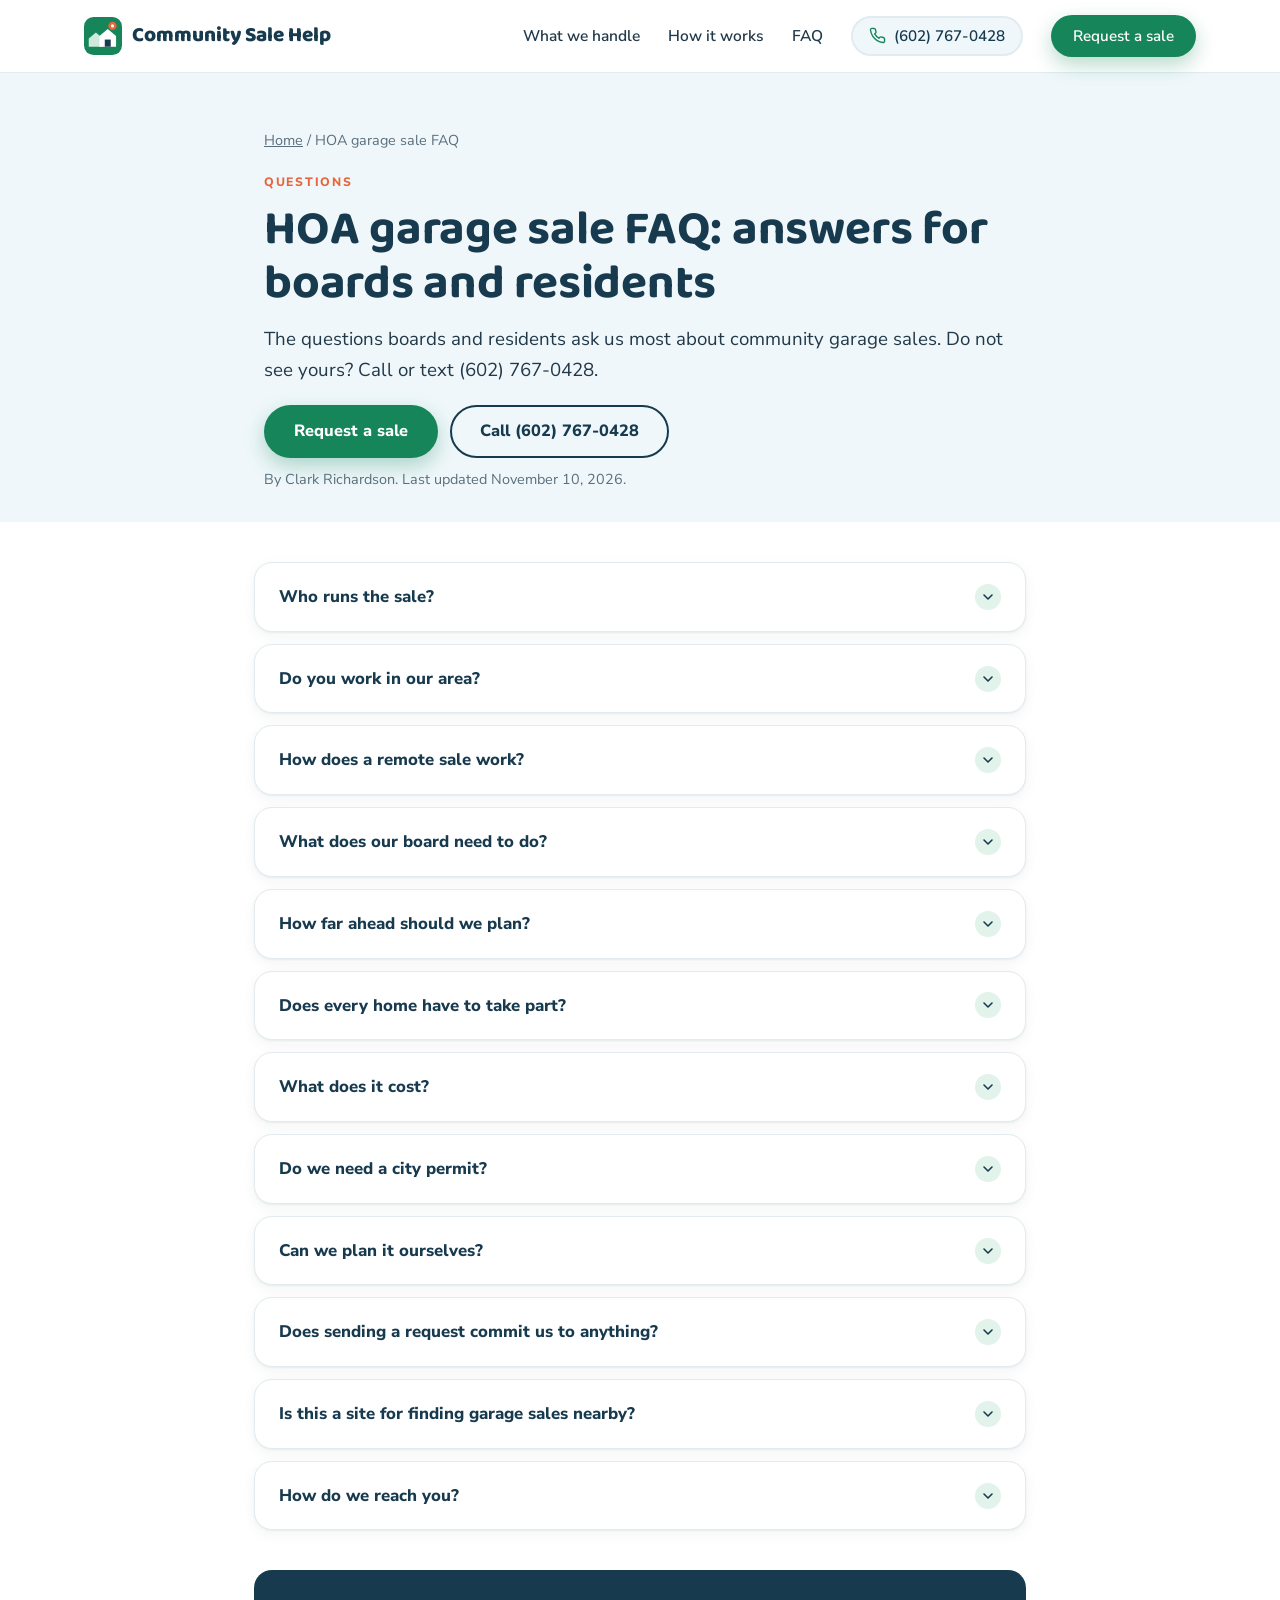
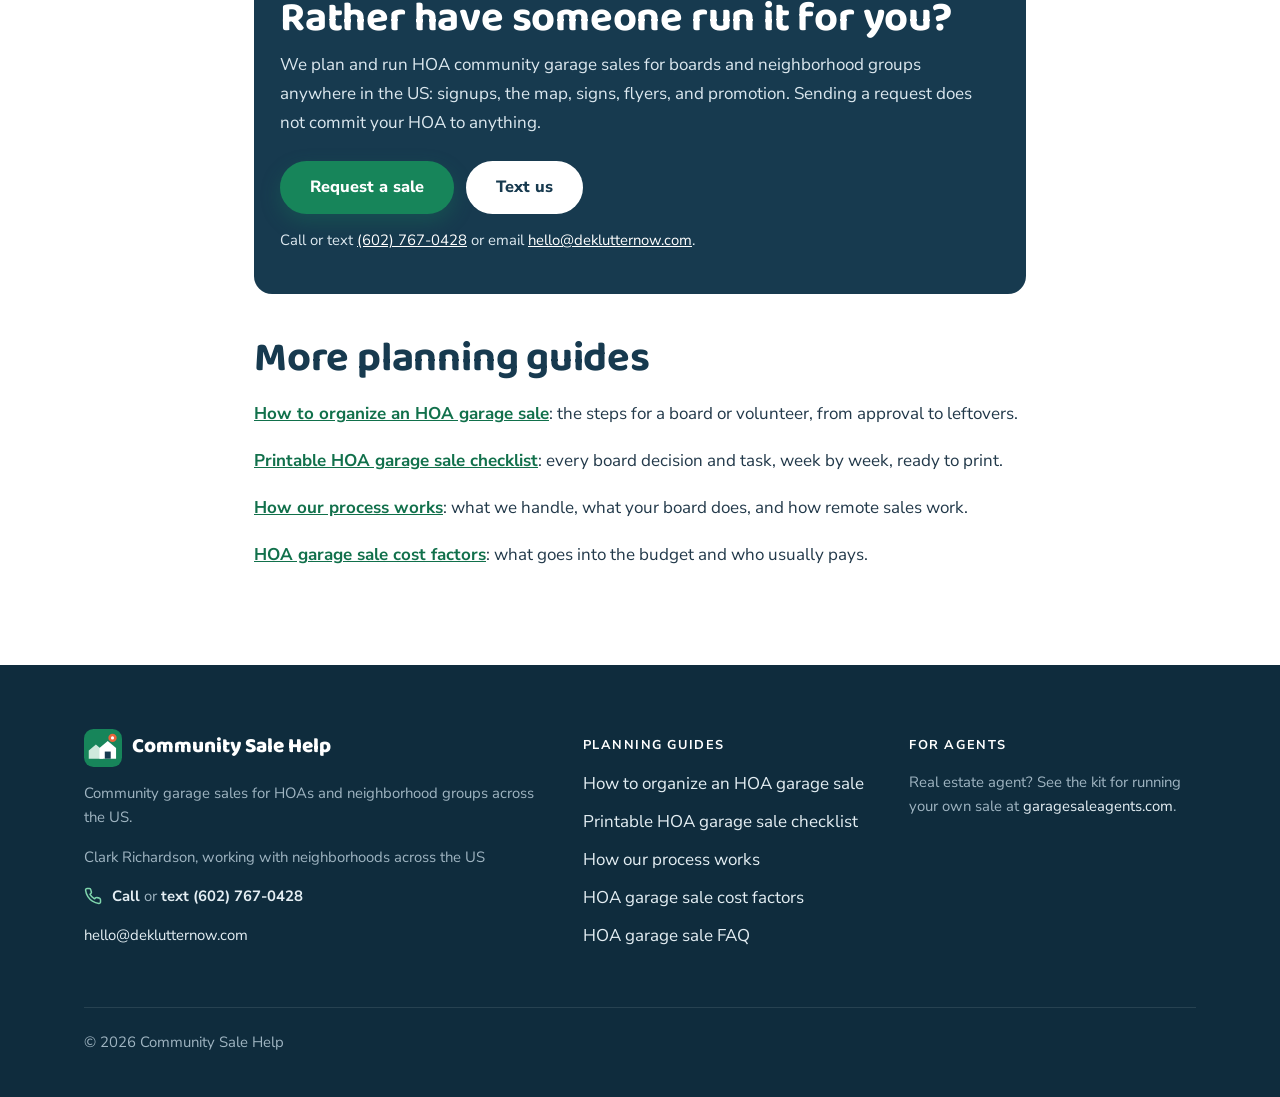
==== faq/index.html @ c7bc7e74 "Add 5 SEO guide pages, planning guides section and footer links, update sitemap and llms.txt" ====
<!doctype html>
<html lang="en">
<head>
<meta charset="utf-8">
<meta name="viewport" content="width=device-width, initial-scale=1">
<title>HOA Garage Sale FAQ: Answers for Boards and Residents</title>
<meta name="description" content="HOA garage sale FAQ: who runs the sale, how remote sales work, what your board does, planning time, cost, permits, and how to request a sale.">
<meta name="robots" content="index,follow">
<meta name="theme-color" content="#173a4f">
<link rel="preload" href="/fonts/baloo2.woff2" as="font" type="font/woff2" crossorigin>
<link rel="preload" href="/fonts/nunitosans.woff2" as="font" type="font/woff2" crossorigin>
<link rel="stylesheet" href="/styles.css">
<link rel="stylesheet" href="/article.css">
<link rel="icon" href="/assets/mark-hoa.svg" type="image/svg+xml">
<link rel="icon" href="/assets/favicon.png" type="image/png" sizes="48x48">
<link rel="canonical" href="https://communitysalehelp.com/faq/">
<meta property="og:type" content="article">
<meta property="og:site_name" content="Community Sale Help">
<meta property="og:title" content="HOA Garage Sale FAQ: Answers for Boards and Residents">
<meta property="og:description" content="HOA garage sale FAQ: who runs the sale, how remote sales work, what your board does, planning time, cost, permits, and how to request a sale.">
<meta property="og:url" content="https://communitysalehelp.com/faq/">
<meta property="og:image" content="https://communitysalehelp.com/assets/og.png">
<meta property="og:image:width" content="1200">
<meta property="og:image:height" content="630">
<meta property="og:image:alt" content="Illustration of a neighborhood street with open garages and sale tables">
<meta name="twitter:card" content="summary_large_image">
<script type="application/ld+json">
{
  "@context": "https://schema.org",
  "@graph": [
    {
      "@type": "Organization",
      "@id": "https://communitysalehelp.com/#org",
      "name": "Community Sale Help",
      "url": "https://communitysalehelp.com/",
      "logo": "https://communitysalehelp.com/assets/logo.png",
      "telephone": "+1 602 767 0428",
      "email": "hello@deklutternow.com"
    },
    {
      "@type": "BreadcrumbList",
      "itemListElement": [
        {
          "@type": "ListItem",
          "position": 1,
          "name": "Home",
          "item": "https://communitysalehelp.com/"
        },
        {
          "@type": "ListItem",
          "position": 2,
          "name": "HOA garage sale FAQ",
          "item": "https://communitysalehelp.com/faq/"
        }
      ]
    },
    {
      "@type": "FAQPage",
      "mainEntity": [
        {
          "@type": "Question",
          "name": "Who runs the sale?",
          "acceptedAnswer": {
            "@type": "Answer",
            "text": "We do. We coordinate everything remotely, a local partner helps on the ground, and you deal with us directly."
          }
        },
        {
          "@type": "Question",
          "name": "Do you work in our area?",
          "acceptedAnswer": {
            "@type": "Answer",
            "text": "We work with neighborhoods anywhere in the US. Planning happens by phone, text, and email, and a local partner helps on the ground. Send a request and tell us where you are."
          }
        },
        {
          "@type": "Question",
          "name": "How does a remote sale work?",
          "acceptedAnswer": {
            "@type": "Answer",
            "text": "Planning, signups, the map, flyers, and promotion happen remotely. A local partner handles signs and other legwork on the ground. See how our process works."
          }
        },
        {
          "@type": "Question",
          "name": "What does our board need to do?",
          "acceptedAnswer": {
            "@type": "Answer",
            "text": "Pick a date, give the go ahead, and help get the word to residents through your usual channels if you can."
          }
        },
        {
          "@type": "Question",
          "name": "How far ahead should we plan?",
          "acceptedAnswer": {
            "@type": "Answer",
            "text": "About 8 weeks before the sale date."
          }
        },
        {
          "@type": "Question",
          "name": "Does every home have to take part?",
          "acceptedAnswer": {
            "@type": "Answer",
            "text": "No. Signing up is up to each household. Only the homes that sign up go on the map."
          }
        },
        {
          "@type": "Question",
          "name": "What does it cost?",
          "acceptedAnswer": {
            "@type": "Answer",
            "text": "It depends on your community and what you need. Send a request and we will send you a quote. Our guide to HOA garage sale cost factors explains what goes into the budget."
          }
        },
        {
          "@type": "Question",
          "name": "Do we need a city permit?",
          "acceptedAnswer": {
            "@type": "Answer",
            "text": "It depends on your city or county. Some require a permit for each home and some require nothing. We check your local rules as part of planning, and your board should check your governing documents too."
          }
        },
        {
          "@type": "Question",
          "name": "Can we plan it ourselves?",
          "acceptedAnswer": {
            "@type": "Answer",
            "text": "Yes. Our guide on how to organize an HOA garage sale and our printable checklist walk through it."
          }
        },
        {
          "@type": "Question",
          "name": "Does sending a request commit us to anything?",
          "acceptedAnswer": {
            "@type": "Answer",
            "text": "No. A request just starts the conversation."
          }
        },
        {
          "@type": "Question",
          "name": "Is this a site for finding garage sales nearby?",
          "acceptedAnswer": {
            "@type": "Answer",
            "text": "No. This is for HOAs and neighborhood groups who want a community sale organized for them."
          }
        },
        {
          "@type": "Question",
          "name": "How do we reach you?",
          "acceptedAnswer": {
            "@type": "Answer",
            "text": "Call or text (602) 767-0428, email hello@deklutternow.com, or use the request form on our home page."
          }
        }
      ]
    }
  ]
}
</script>
</head>
<body class="theme-hoa">
<svg width="0" height="0" style="position:absolute" aria-hidden="true">
  <defs>
    <symbol id="i-check" viewBox="0 0 24 24"><path d="M20 6 9 17l-5-5"/></symbol>
    <symbol id="i-arrow" viewBox="0 0 24 24"><path d="M5 12h14M13 6l6 6-6 6"/></symbol>
    <symbol id="i-pin" viewBox="0 0 24 24"><path d="M20 10c0 6-8 12-8 12s-8-6-8-12a8 8 0 0 1 16 0Z"/><circle cx="12" cy="10" r="3"/></symbol>
    <symbol id="i-calendar" viewBox="0 0 24 24"><rect x="3" y="4" width="18" height="18" rx="2"/><path d="M16 2v4M8 2v4M3 10h18M8 14h.01M12 14h.01M16 14h.01M8 18h.01M12 18h.01"/></symbol>
    <symbol id="i-clipboard" viewBox="0 0 24 24"><rect x="8" y="2" width="8" height="4" rx="1"/><path d="M16 4h2a2 2 0 0 1 2 2v14a2 2 0 0 1-2 2H6a2 2 0 0 1-2-2V6a2 2 0 0 1 2-2h2"/><path d="m9 14 2 2 4-4"/></symbol>
    <symbol id="i-map" viewBox="0 0 24 24"><path d="M3 6.5 9 4l6 2.5L21 4v13.5L15 20l-6-2.5L3 20z"/><path d="M9 4v13.5M15 6.5V20"/></symbol>
    <symbol id="i-sign" viewBox="0 0 24 24"><path d="M12 13v9M12 2v2"/><path d="M5 4h12l3 4.5-3 4.5H5z"/></symbol>
    <symbol id="i-file" viewBox="0 0 24 24"><path d="M14 2H6a2 2 0 0 0-2 2v16a2 2 0 0 0 2 2h12a2 2 0 0 0 2-2V8z"/><path d="M14 2v6h6M16 13H8M16 17H8M10 9H8"/></symbol>
    <symbol id="i-megaphone" viewBox="0 0 24 24"><path d="m3 11 16-6v14L3 13z"/><path d="M11.6 16.8a3 3 0 1 1-5.8-1.6"/></symbol>
    <symbol id="i-chat" viewBox="0 0 24 24"><path d="M21 15a2 2 0 0 1-2 2H7l-4 4V5a2 2 0 0 1 2-2h14a2 2 0 0 1 2 2z"/><path d="M8 9h8M8 13h5"/></symbol>
    <symbol id="i-clock" viewBox="0 0 24 24"><circle cx="12" cy="12" r="10"/><path d="M12 6v6l4 2"/></symbol>
    <symbol id="i-book" viewBox="0 0 24 24"><path d="M2 4h6a4 4 0 0 1 4 4v13a3 3 0 0 0-3-3H2z"/><path d="M22 4h-6a4 4 0 0 0-4 4v13a3 3 0 0 1 3-3h7z"/></symbol>
    <symbol id="i-home" viewBox="0 0 24 24"><path d="M3 10.5 12 3l9 7.5V20a1 1 0 0 1-1 1h-5v-6H9v6H4a1 1 0 0 1-1-1z"/></symbol>
    <symbol id="i-users" viewBox="0 0 24 24"><path d="M16 21v-2a4 4 0 0 0-4-4H6a4 4 0 0 0-4 4v2"/><circle cx="9" cy="7" r="4"/><path d="M22 21v-2a4 4 0 0 0-3-3.87M16 3.13a4 4 0 0 1 0 7.75"/></symbol>
    <symbol id="i-briefcase" viewBox="0 0 24 24"><rect x="2" y="7" width="20" height="14" rx="2"/><path d="M16 21V5a2 2 0 0 0-2-2h-4a2 2 0 0 0-2 2v16"/></symbol>
    <symbol id="i-send" viewBox="0 0 24 24"><path d="M22 2 11 13M22 2l-7 20-4-9-9-4z"/></symbol>
    <symbol id="i-lock" viewBox="0 0 24 24"><rect x="3" y="11" width="18" height="11" rx="2"/><path d="M7 11V7a5 5 0 0 1 10 0v4"/></symbol>
    <symbol id="i-tag" viewBox="0 0 24 24"><path d="M12.6 2.6A2 2 0 0 0 11.2 2H4a2 2 0 0 0-2 2v7.2a2 2 0 0 0 .6 1.4l8.7 8.7a2.4 2.4 0 0 0 3.4 0l6.6-6.6a2.4 2.4 0 0 0 0-3.4z"/><circle cx="7.5" cy="7.5" r="1.5"/></symbol>
    <symbol id="i-download" viewBox="0 0 24 24"><path d="M21 15v4a2 2 0 0 1-2 2H5a2 2 0 0 1-2-2v-4M7 10l5 5 5-5M12 15V3"/></symbol>
    <symbol id="i-hand" viewBox="0 0 24 24"><path d="M18 11V6a2 2 0 0 0-4 0M14 10V4a2 2 0 0 0-4 0v2M10 10.5V6a2 2 0 0 0-4 0v8"/><path d="M18 8a2 2 0 1 1 4 0v6a8 8 0 0 1-8 8h-2c-2.8 0-4.5-.9-5.9-2.4l-3.6-3.6a2 2 0 0 1 2.8-2.8L7 15"/></symbol>
    <symbol id="i-phone" viewBox="0 0 24 24"><path d="M22 16.9v3a2 2 0 0 1-2.2 2 19.8 19.8 0 0 1-8.6-3.1 19.5 19.5 0 0 1-6-6A19.8 19.8 0 0 1 2.1 4.2 2 2 0 0 1 4.1 2h3a2 2 0 0 1 2 1.7c.1.9.4 1.8.7 2.7a2 2 0 0 1-.5 2.1L8 9.8a16 16 0 0 0 6 6l1.3-1.3a2 2 0 0 1 2.1-.4c.9.3 1.8.6 2.7.7a2 2 0 0 1 1.7 2z"/></symbol>
    <symbol id="i-sms" viewBox="0 0 24 24"><path d="M21 15a2 2 0 0 1-2 2H7l-4 4V5a2 2 0 0 1 2-2h14a2 2 0 0 1 2 2z"/><path d="M8 10h.01M12 10h.01M16 10h.01"/></symbol>
    <symbol id="i-globe" viewBox="0 0 24 24"><circle cx="12" cy="12" r="10"/><path d="M2 12h20M12 2a15 15 0 0 1 0 20M12 2a15 15 0 0 0 0 20"/></symbol>
  </defs>
</svg>

<header class="topbar">
  <div class="wrap topbar-inner">
    <a class="brand" href="/" aria-label="Community Sale Help home">
      <img class="brand-mark" src="/assets/mark-hoa.svg" alt="" width="38" height="38">
      <span>Community Sale Help</span>
    </a>
    <nav class="nav" aria-label="Main">
      <a href="/#handle">What we handle</a>
      <a href="/how-it-works/">How it works</a>
      <a href="/faq/">FAQ</a>
      <a class="btn btn-call" href="tel:+16027670428" aria-label="Call (602) 767-0428"><svg class="icon" aria-hidden="true"><use href="#i-phone"/></svg><span class="call-num">(602) 767-0428</span><span class="call-short">Call</span></a>
      <a class="btn btn-primary nav-cta" href="/#request">Request a sale</a>
    </nav>
  </div>
</header>

<main id="top">
  <section class="article-hero">
    <div class="wrap narrow">
      <p class="crumbs"><a href="/">Home</a> / HOA garage sale FAQ</p>
      <p class="eyebrow">Questions</p>
      <h1>HOA garage sale FAQ: answers for boards and residents</h1>
      <p class="lede">The questions boards and residents ask us most about community garage sales. Do not see yours? Call or text (602) 767-0428.</p>
      <p class="hero-ctas"><a class="btn btn-primary" href="/#request">Request a sale</a> <a class="btn btn-outline" href="tel:+16027670428">Call (602) 767-0428</a></p>
      <p class="byline">By Clark Richardson. Last updated November 10, 2026.</p>
    </div>
  </section>

  <article class="article">
    <div class="wrap">

<details>
  <summary>Who runs the sale?</summary>
  <p>We do. We coordinate everything remotely, a local partner helps on the ground, and you deal with us directly.</p>
</details>
<details>
  <summary>Do you work in our area?</summary>
  <p>We work with neighborhoods anywhere in the US. Planning happens by phone, text, and email, and a local partner helps on the ground. Send a request and tell us where you are.</p>
</details>
<details>
  <summary>How does a remote sale work?</summary>
  <p>Planning, signups, the map, flyers, and promotion happen remotely. A local partner handles signs and other legwork on the ground. See <a href="/how-it-works/">how our process works</a>.</p>
</details>
<details>
  <summary>What does our board need to do?</summary>
  <p>Pick a date, give the go ahead, and help get the word to residents through your usual channels if you can.</p>
</details>
<details>
  <summary>How far ahead should we plan?</summary>
  <p>About 8 weeks before the sale date.</p>
</details>
<details>
  <summary>Does every home have to take part?</summary>
  <p>No. Signing up is up to each household. Only the homes that sign up go on the map.</p>
</details>
<details>
  <summary>What does it cost?</summary>
  <p>It depends on your community and what you need. Send a request and we will send you a quote. Our guide to <a href="/hoa-garage-sale-cost/">HOA garage sale cost factors</a> explains what goes into the budget.</p>
</details>
<details>
  <summary>Do we need a city permit?</summary>
  <p>It depends on your city or county. Some require a permit for each home and some require nothing. We check your local rules as part of planning, and your board should check your governing documents too.</p>
</details>
<details>
  <summary>Can we plan it ourselves?</summary>
  <p>Yes. Our guide on <a href="/how-to-organize-an-hoa-garage-sale/">how to organize an HOA garage sale</a> and our <a href="/hoa-garage-sale-checklist/">printable checklist</a> walk through it.</p>
</details>
<details>
  <summary>Does sending a request commit us to anything?</summary>
  <p>No. A request just starts the conversation.</p>
</details>
<details>
  <summary>Is this a site for finding garage sales nearby?</summary>
  <p>No. This is for HOAs and neighborhood groups who want a community sale organized for them.</p>
</details>
<details>
  <summary>How do we reach you?</summary>
  <p>Call or text (602) 767-0428, email hello@deklutternow.com, or use the request form on our <a href="/#request">home page</a>.</p>
</details>
<div class="cta-box">
  <h2>Rather have someone run it for you?</h2>
  <p>We plan and run HOA community garage sales for boards and neighborhood groups anywhere in the US: signups, the map, signs, flyers, and promotion. Sending a request does not commit your HOA to anything.</p>
  <a class="btn btn-primary" href="/#request">Request a sale</a> <a class="btn btn-light" href="sms:+16027670428">Text us</a>
  <p class="small" style="margin-top:14px">Call or text <a href="tel:+16027670428">(602) 767-0428</a> or email <a href="mailto:hello@deklutternow.com">hello@deklutternow.com</a>.</p>
</div>

<nav class="related" aria-label="Related guides">
  <h2>More planning guides</h2>
  <ul>
    <li><a href="/how-to-organize-an-hoa-garage-sale/">How to organize an HOA garage sale</a>: the steps for a board or volunteer, from approval to leftovers.</li>
    <li><a href="/hoa-garage-sale-checklist/">Printable HOA garage sale checklist</a>: every board decision and task, week by week, ready to print.</li>
    <li><a href="/how-it-works/">How our process works</a>: what we handle, what your board does, and how remote sales work.</li>
    <li><a href="/hoa-garage-sale-cost/">HOA garage sale cost factors</a>: what goes into the budget and who usually pays.</li>
  </ul>
</nav>
    </div>
  </article>
</main>

<footer class="footer">
  <div class="wrap footer-inner">
    <div>
      <p class="brand"><img class="brand-mark" src="/assets/mark-hoa.svg" alt="" width="38" height="38"><span>Community Sale Help</span></p>
      <p class="small">Community garage sales for HOAs and neighborhood groups across the US.</p>
      <p class="small">Clark Richardson, working with neighborhoods across the US</p>
      <p class="small footer-phone"><svg class="icon" aria-hidden="true"><use href="#i-phone"/></svg><span><a href="tel:+16027670428">Call</a> or <a href="sms:+16027670428">text</a> <a class="nowrap" href="tel:+16027670428">(602) 767-0428</a></span></p>
      <p class="small"><a href="mailto:hello@deklutternow.com">hello@deklutternow.com</a></p>
    </div>
    <div>
      <h4>Planning guides</h4>
      <nav class="footer-nav" aria-label="Planning guides">
        <a href="/how-to-organize-an-hoa-garage-sale/">How to organize an HOA garage sale</a>
        <a href="/hoa-garage-sale-checklist/">Printable HOA garage sale checklist</a>
        <a href="/how-it-works/">How our process works</a>
        <a href="/hoa-garage-sale-cost/">HOA garage sale cost factors</a>
        <a href="/faq/">HOA garage sale FAQ</a>
      </nav>
    </div>
    <div>
      <h4>For agents</h4>
      <p class="small agent-link">Real estate agent? See the kit for running your own sale at <a href="https://garagesaleagents.com">garagesaleagents.com</a>.</p>
    </div>
  </div>
  <div class="wrap"><p class="small copy">&copy; 2026 Community Sale Help</p></div>
</footer>
<nav class="callbar" aria-label="Call or text us">
  <a href="tel:+16027670428" data-track="call_tap">Call (602) 767-0428</a>
  <a href="sms:+16027670428" data-track="text_tap">Text us</a>
</nav>
<script>
/* GA4 hook: stays off until an ID is set below, for example "G-XXXXXXX". */
window.GA4_ID = "";
(function(){
  var id = window.GA4_ID;
  function track(name, params){ if (window.gtag) window.gtag("event", name, params || {}); }
  window.siteTrack = track;
  if (id) {
    var s = document.createElement("script"); s.async = true;
    s.src = "https://www.googletagmanager.com/gtag/js?id=" + id; document.head.appendChild(s);
    window.dataLayer = window.dataLayer || [];
    window.gtag = function(){ dataLayer.push(arguments); };
    gtag("js", new Date()); gtag("config", id);
  }
  document.addEventListener("click", function(e){
    var a = e.target.closest && e.target.closest("a"); if (!a) return;
    var h = a.getAttribute("href") || "";
    if (h.indexOf("tel:") === 0) track("call_tap", {link_url: h});
    else if (h.indexOf("sms:") === 0) track("text_tap", {link_url: h});
    else if (h.indexOf("mailto:") === 0) track("email_tap", {link_url: h});
    else if (a.classList.contains("btn")) track("cta_tap", {link_text: (a.textContent || "").trim().slice(0, 60)});
  }, true);
  document.addEventListener("submit", function(e){
    track("form_submit", {form_id: e.target.id || "form"});
  }, true);
})();
</script>
</body>
</html>
---- styles.css ----
/* Shared design system for garagesaleagents.com and communitysalehelp.com */
@font-face{font-family:"Baloo 2";src:url(fonts/baloo2.woff2) format("woff2");font-weight:400 800;font-display:swap}
@font-face{font-family:"Nunito Sans";src:url(fonts/nunitosans.woff2) format("woff2");font-weight:200 1000;font-display:swap}

:root{
  --navy:#173a4f; --navy-deep:#0f2c3d; --ink:#22394a; --muted:#5a6f7d;
  --ice:#eff7fa; --line:#e1ebf0; --white:#fff;
  --green:#17855a; --green-dark:#11704b; --green-soft:#e2f3eb;
  --orange:#e8643a; --orange-dark:#c94f28; --orange-soft:#fdebe3;
  --accent:var(--orange); --accent-dark:var(--orange-dark); --accent-soft:var(--orange-soft);
  --accent2:var(--green); --accent2-soft:var(--green-soft);
  --r-sm:12px; --r:18px; --r-lg:26px;
  --shadow-sm:0 1px 2px rgba(15,44,61,.06),0 4px 14px rgba(15,44,61,.05);
  --shadow:0 2px 4px rgba(15,44,61,.05),0 16px 40px rgba(15,44,61,.08);
  --shadow-lg:0 30px 70px rgba(6,24,36,.35);
}
.theme-hoa{--accent:var(--green);--accent-dark:var(--green-dark);--accent-soft:var(--green-soft);--accent2:var(--orange);--accent2-soft:var(--orange-soft)}

*{box-sizing:border-box}
html{scroll-behavior:smooth;scroll-padding-top:84px}
body{margin:0;font-family:"Nunito Sans",system-ui,-apple-system,"Segoe UI",Roboto,Arial,sans-serif;color:var(--ink);background:var(--white);line-height:1.65;font-size:17px;-webkit-font-smoothing:antialiased}
h1,h2,h3{font-family:"Baloo 2","Nunito Sans",system-ui,sans-serif;color:var(--navy);line-height:1.12;margin:0 0 .5em;font-weight:700;letter-spacing:-.005em}
h1{font-size:clamp(2.3rem,5.4vw,3.7rem)}
h2{font-size:clamp(1.85rem,3.6vw,2.6rem)}
h3{font-size:1.28rem;line-height:1.25}
p{margin:0 0 1em}
a{color:var(--accent-dark)}
img,svg{max-width:100%}
.wrap{max-width:1160px;margin:0 auto;padding:0 24px}
.narrow{max-width:800px}
.small{font-size:.93rem;color:var(--muted)}
.eyebrow{display:inline-block;text-transform:uppercase;letter-spacing:.14em;font-size:.76rem;font-weight:800;color:var(--accent2);margin-bottom:.9em}
.bar{display:block;width:64px;height:4px;border-radius:4px;background:var(--accent2);margin:6px 0 26px}
.center{text-align:center}
.center .bar{margin-left:auto;margin-right:auto}
.icon{width:22px;height:22px;flex:none;stroke:currentColor;fill:none;stroke-width:2;stroke-linecap:round;stroke-linejoin:round}
.sr-only{position:absolute;width:1px;height:1px;overflow:hidden;clip:rect(0 0 0 0)}

/* Nav */
.topbar{position:sticky;top:0;z-index:20;background:rgba(255,255,255,.92);backdrop-filter:saturate(1.4) blur(10px);border-bottom:1px solid var(--line)}
.topbar-inner{display:flex;align-items:center;justify-content:space-between;gap:20px;height:72px}
.brand{display:flex;align-items:center;gap:10px;font-family:"Baloo 2",sans-serif;font-weight:800;font-size:1.3rem;text-decoration:none;color:var(--navy);line-height:1}
.brand-mark{width:38px;height:38px}
.nav{display:flex;align-items:center;gap:28px}
.nav a{text-decoration:none;color:var(--ink);font-weight:600;font-size:.97rem}
.nav a:hover{color:var(--accent-dark)}
.nav .btn{color:#fff;padding:10px 20px;font-size:.95rem}

/* Buttons */
.btn{display:inline-flex;align-items:center;justify-content:center;gap:8px;padding:15px 28px;border-radius:999px;font-family:"Nunito Sans",sans-serif;font-weight:800;font-size:1.02rem;text-decoration:none;border:2px solid transparent;cursor:pointer;transition:background .15s,transform .15s,box-shadow .15s,color .15s;line-height:1.2}
.btn .icon{width:18px;height:18px}
.btn-primary{background:var(--accent);color:#fff;box-shadow:0 8px 20px color-mix(in srgb,var(--accent) 30%,transparent)}
.btn-primary:hover{background:var(--accent-dark);transform:translateY(-1px)}
.btn-dark{background:var(--navy);color:#fff}
.btn-dark:hover{background:var(--navy-deep)}
.btn-outline{background:transparent;border-color:rgba(255,255,255,.7);color:#fff}
.btn-outline:hover{background:#fff;color:var(--navy)}
.btn-light{background:#fff;color:var(--navy)}
.btn-light:hover{background:var(--ice)}
.btn-block{width:100%}

/* Hero */
.hero{position:relative;color:#d9e6ee;background:
  radial-gradient(900px 420px at 85% 10%,rgba(47,178,124,.18),transparent 60%),
  radial-gradient(700px 380px at 10% 0%,rgba(232,100,58,.16),transparent 60%),
  linear-gradient(165deg,#1b4560 0%,var(--navy) 45%,var(--navy-deep) 100%);overflow:hidden}
.hero-grid{display:grid;grid-template-columns:1.12fr .88fr;gap:56px;align-items:center;padding:84px 24px 36px}
.hero h1{color:#fff}
.hero .eyebrow{color:#7fd6ad}
.theme-agents .hero .eyebrow{color:#ffb595}
.lede{font-size:1.17rem;color:#c9d9e3;max-width:600px}
.hero-ctas{display:flex;gap:14px;flex-wrap:wrap;margin-top:30px}
.hero-art{display:block;width:100%;height:auto;min-height:150px;margin-top:6px}
.hero-art img{display:block;width:100%;height:auto}
.hero-card{background:#fff;color:var(--ink);border-radius:var(--r);padding:30px;box-shadow:var(--shadow-lg)}
.hero-card h2{font-size:1.45rem;text-align:center;margin-bottom:.3em}
.hero-card .sub{text-align:center;color:var(--muted);font-size:.95rem;margin-bottom:20px}
.hero-card .foot{border-top:1px solid var(--line);margin:20px 0 0;padding-top:14px;font-size:.9rem;color:var(--muted);display:flex;gap:8px;align-items:flex-start}
.hero-card .foot .icon{width:18px;height:18px;margin-top:3px;color:var(--accent2)}

/* Path options in hero card */
.path{display:flex;gap:16px;align-items:flex-start;padding:18px;border:1.5px solid var(--line);border-radius:var(--r-sm);text-decoration:none;color:var(--ink);transition:border-color .15s,box-shadow .15s,transform .15s;margin-bottom:12px;background:#fff}
.path:hover{border-color:var(--accent);box-shadow:var(--shadow-sm);transform:translateY(-1px)}
.path-hoa:hover{border-color:var(--green)}
.path-body{display:flex;flex-direction:column;gap:2px;flex:1}
.path strong{font-family:"Baloo 2",sans-serif;font-size:1.22rem;color:var(--navy);line-height:1.2}
.path span{color:var(--muted);font-size:.95rem;line-height:1.5}
.path .path-tag{font-size:.72rem;font-weight:800;text-transform:uppercase;letter-spacing:.12em;color:var(--orange)}
.path-hoa .path-tag{color:var(--green)}
.path .path-go{font-weight:800;color:var(--navy);margin-top:4px;display:inline-flex;align-items:center;gap:6px}
.path .path-go .icon{width:16px;height:16px}

/* Icon tiles */
.tile{display:grid;place-items:center;width:48px;height:48px;border-radius:14px;background:var(--accent-soft);color:var(--accent-dark);flex:none}
.tile-2{background:var(--accent2-soft);color:var(--accent2)}
.tile-orange{background:var(--orange-soft);color:var(--orange-dark)}
.tile-green{background:var(--green-soft);color:var(--green)}

/* Sections */
.section{padding:96px 0}
.section-ice{background:var(--ice)}
.two-col{display:grid;grid-template-columns:1.25fr 1fr;gap:64px;align-items:start}
.two-col.even{grid-template-columns:1fr 1fr;align-items:center}
.section-head{max-width:720px;margin-bottom:40px}
.section-head p:not(.eyebrow){color:var(--muted);font-size:1.08rem}

/* Check list */
.checks{list-style:none;padding:0;margin:0 0 1.4em;display:grid;gap:12px}
.checks li{display:flex;gap:14px;align-items:center;font-weight:600;color:var(--navy)}
.checks .dot{display:grid;place-items:center;width:30px;height:30px;border-radius:50%;background:var(--accent2-soft);color:var(--accent2);flex:none}
.checks .dot .icon{width:16px;height:16px;stroke-width:2.6}
.hero .checks li{color:#fff}
.hero .checks .dot{background:rgba(255,255,255,.12);color:#7fd6ad}

/* Cards */
.card{background:#fff;border:1px solid var(--line);border-radius:var(--r);padding:28px;box-shadow:var(--shadow-sm);transition:transform .2s,box-shadow .2s}
.card:hover{transform:translateY(-3px);box-shadow:var(--shadow)}
.grid-3{display:grid;grid-template-columns:repeat(3,1fr);gap:20px}
.grid-4{display:grid;grid-template-columns:repeat(4,1fr);gap:20px}
.feature h3{margin:18px 0 6px;font-size:1.15rem}
.feature p{margin:0;color:var(--muted);font-size:.97rem}

/* Rows list (toolkit style) */
.rows{list-style:none;margin:0;padding:0;border-top:1px solid var(--line)}
.rows li{display:flex;gap:18px;align-items:center;padding:18px 4px;border-bottom:1px solid var(--line);font-weight:700;color:var(--navy);font-size:1.05rem}

/* Buy card */
.buy-card{position:sticky;top:100px;text-align:center;padding:36px 32px;border-radius:var(--r-lg);box-shadow:var(--shadow)}
.buy-card .tile{margin:0 auto 14px}
.price{font-family:"Baloo 2",sans-serif;font-size:4.4rem;font-weight:800;color:var(--navy);margin:0;line-height:1}
.currency{font-size:2.1rem;vertical-align:top;position:relative;top:.45em;margin-right:2px}
.price-note{color:var(--muted);margin:.5em 0 1.4em}
.buy-card .small{margin:1.1em 0 0}

/* Dark band */
.band{background:linear-gradient(135deg,var(--navy) 0%,var(--navy-deep) 100%);color:#c9d9e3;border-radius:var(--r-lg);padding:44px;display:grid;grid-template-columns:auto 1fr auto;gap:30px;align-items:center;position:relative;overflow:hidden;margin-top:64px}
.band::after{content:"";position:absolute;right:-80px;top:-80px;width:260px;height:260px;border-radius:50%;background:radial-gradient(circle,rgba(47,178,124,.25),transparent 70%)}
.band h3{color:#fff;font-size:1.5rem;margin:0 0 8px}
.band p{margin:0}
.band .eyebrow{color:#7fd6ad;margin-bottom:.5em}
.band .tile{width:64px;height:64px;border-radius:18px;background:rgba(255,255,255,.1);color:#fff}
.band .tile .icon{width:30px;height:30px}
.band .btn{position:relative;z-index:1;white-space:nowrap}

/* Area card */
.area{display:flex;gap:14px;align-items:flex-start;background:#fff;border:1px solid var(--line);border-radius:var(--r-sm);padding:18px 20px;box-shadow:var(--shadow-sm);margin-top:8px}
.area p{margin:0}
.area-list{list-style:none;margin:0 0 22px;padding:0;display:grid;gap:10px}
.area-list li{display:flex;gap:12px;align-items:center;padding:12px 14px;background:var(--ice);border-radius:var(--r-sm);font-weight:700;color:var(--navy)}
.area-list .icon{color:var(--accent)}

/* Illustration card */
.art-card{border-radius:var(--r-lg);overflow:hidden;box-shadow:var(--shadow);background:#e9f3ef}
.art-card img{display:block;width:100%;height:auto}

/* Form */
.form-card{position:sticky;top:100px;padding:34px;border-radius:var(--r-lg);box-shadow:var(--shadow)}
.form-card h3{margin-top:0}
form label{display:block;font-weight:700;font-size:.92rem;color:var(--navy);margin-bottom:16px}
form input,form select{display:block;width:100%;margin-top:7px;padding:13px 16px;border:1.5px solid var(--line);border-radius:999px;font:inherit;font-weight:400;background:#f7fbfc;color:var(--ink);transition:border-color .15s,box-shadow .15s}
form select{appearance:none;background-image:url("data:image/svg+xml,%3Csvg xmlns='http://www.w3.org/2000/svg' viewBox='0 0 24 24' fill='none' stroke='%235a6f7d' stroke-width='2' stroke-linecap='round' stroke-linejoin='round'%3E%3Cpath d='m6 9 6 6 6-6'/%3E%3C/svg%3E");background-repeat:no-repeat;background-position:right 14px center;background-size:18px;padding-right:40px}
form input:focus,form select:focus{outline:none;border-color:var(--accent);box-shadow:0 0 0 4px var(--accent-soft);background:#fff}
.row{display:grid;grid-template-columns:1fr 1fr;gap:14px}
.form-status{margin:14px 0 0;font-weight:700;color:var(--green)}
.form-status:empty{display:none}
.form-status.ok{background:var(--green-soft);color:var(--green-dark);padding:12px 16px;border-radius:12px}
.form-status.err{background:var(--orange-soft);color:var(--orange-dark);padding:12px 16px;border-radius:12px}
.hp{position:absolute!important;left:-9999px!important;width:1px;height:1px;opacity:0}
button[disabled]{opacity:.7;cursor:wait}
.form-note{display:flex;gap:8px;align-items:center;justify-content:center;margin:14px 0 0;color:var(--muted);font-size:.88rem}
.form-note .icon{width:16px;height:16px}

/* Steps */
.steps{display:grid;grid-template-columns:repeat(4,1fr);gap:20px;position:relative;counter-reset:s}
.step{position:relative}
.step-top{display:flex;align-items:center;justify-content:space-between;margin-bottom:16px}
.num{font-family:"Baloo 2",sans-serif;font-weight:800;font-size:2.4rem;line-height:1;color:var(--line)}
.step h3{font-size:1.16rem;margin:0 0 8px}
.step p{margin:0;color:var(--muted);font-size:.97rem}
.note{margin-top:30px;color:var(--muted);display:flex;gap:10px;align-items:center}
.note .icon{color:var(--accent2)}

/* FAQ */
details{background:#fff;border:1px solid var(--line);border-radius:var(--r);padding:0 24px;margin-bottom:12px;box-shadow:var(--shadow-sm);transition:box-shadow .2s}
details[open]{box-shadow:var(--shadow)}
summary{cursor:pointer;font-weight:800;color:var(--navy);padding:20px 36px 20px 0;list-style:none;position:relative;font-size:1.05rem}
summary::-webkit-details-marker{display:none}
summary::after{content:"";position:absolute;right:0;top:50%;width:26px;height:26px;margin-top:-13px;border-radius:50%;background:var(--accent-soft) url("data:image/svg+xml,%3Csvg xmlns='http://www.w3.org/2000/svg' viewBox='0 0 24 24' fill='none' stroke='%23173a4f' stroke-width='2.4' stroke-linecap='round' stroke-linejoin='round'%3E%3Cpath d='m6 9 6 6 6-6'/%3E%3C/svg%3E") center/16px no-repeat;transition:transform .2s}
details[open] summary::after{transform:rotate(180deg)}
details p{color:var(--muted);margin:0 0 20px}

/* Footer */
.footer{background:var(--navy-deep);color:#b8cad5;padding:64px 0 28px}
.footer a{color:#e4eef3;text-decoration:none}
.footer a:hover{color:#fff;text-decoration:underline}
.footer-inner{display:grid;grid-template-columns:1.6fr 1fr 1fr;gap:40px}
.footer .brand{color:#fff;margin-bottom:14px}
.footer h4{font-family:"Nunito Sans",sans-serif;text-transform:uppercase;letter-spacing:.12em;font-size:.8rem;color:#fff;margin:6px 0 14px}
.footer-nav{display:flex;flex-direction:column;gap:10px}
.footer .small{color:#9fb4c1}
.copy{margin-top:44px;border-top:1px solid rgba(255,255,255,.1);padding-top:22px}
.crosslink{display:inline-flex;gap:8px;align-items:center}

/* Responsive */
@media (max-width:980px){
  .hero-grid{grid-template-columns:1fr;gap:36px;padding-top:60px}
  .two-col,.two-col.even{grid-template-columns:1fr;gap:40px}
  .buy-card,.form-card{position:static}
  .grid-3{grid-template-columns:1fr 1fr}
  .grid-4,.steps{grid-template-columns:1fr 1fr}
  .band{grid-template-columns:1fr;text-align:left}
  .footer-inner{grid-template-columns:1fr 1fr}
  .footer-inner > div:first-child{grid-column:1/-1}
}
@media (max-width:720px){
  .nav a:not(.btn){display:none}
  .brand{font-size:1.08rem;white-space:nowrap}
  .nav .btn{padding:9px 14px;font-size:.88rem;white-space:nowrap}
  .topbar-inner{gap:10px}
  .feature{display:flex;gap:16px;align-items:center;padding:18px 20px}
  .feature h3{margin:0;font-size:1.05rem}
  .brand-mark{width:32px;height:32px}
  body{font-size:16px}
  .section{padding:68px 0}
  .wrap.hero-grid{padding:44px 20px 24px}
  .wrap{padding:0 20px}
  .grid-3,.grid-4,.steps{grid-template-columns:1fr}
  .row{grid-template-columns:1fr}
  .band{padding:30px}
  .band .btn{width:100%;white-space:normal}
  .hero-ctas .btn{width:100%}
  .hero-card{padding:22px}
  .form-card,.buy-card{padding:26px}
  .hero-art{min-height:120px;overflow:hidden}
  .hero-art img{width:180%;max-width:none;margin-left:-40%}
}

/* Phone contact */
.btn-call{background:var(--ice);color:var(--navy)!important;border-color:var(--line);padding:9px 16px!important;font-size:.95rem}
.btn-call:hover{background:#fff;border-color:var(--accent)}
.btn-call .icon{width:17px;height:17px;color:var(--accent)}
.btn-sm{padding:10px 18px;font-size:.93rem}
.btn-soft{background:var(--accent-soft);color:var(--accent-dark)}
.btn-soft:hover{background:var(--accent);color:#fff}
.talk{display:flex;gap:14px;align-items:flex-start;margin-top:22px;padding-top:20px;border-top:1px solid var(--line)}
.talk-title{font-weight:800;color:var(--navy);margin:2px 0 12px;line-height:1.4}
.talk-actions{display:flex;gap:10px;flex-wrap:wrap}
.footer-phone{display:flex;gap:10px;align-items:center}
.footer-phone .icon{width:18px;height:18px;color:#7fd6ad}
.footer-phone a{font-weight:700}
.nowrap{white-space:nowrap}
.call-short{display:none}
@media (max-width:720px){.btn-call .call-short{display:inline}}
@media (max-width:460px){.nav .nav-cta{display:none}}
@media (max-width:720px){
  .btn-call{padding:9px 14px!important;gap:6px}
  .btn-call .call-num{position:absolute;width:1px;height:1px;overflow:hidden;clip:rect(0 0 0 0)}
  .btn-call .icon{width:18px;height:18px}
  .nav{gap:8px}
  .brand{min-width:0}
  .brand span{overflow:hidden;text-overflow:ellipsis}
}
@media (prefers-reduced-motion:reduce){*{transition:none!important;scroll-behavior:auto!important}}

/* Mobile call and text bar */
.callbar{display:none}
@media (max-width:720px){
  .callbar{display:flex;position:fixed;left:0;right:0;bottom:0;z-index:50;background:#173a4f;box-shadow:0 -2px 10px rgba(0,0,0,.2);padding-bottom:env(safe-area-inset-bottom)}
  .callbar a{flex:1;text-align:center;color:#fff;font-weight:700;text-decoration:none;padding:14px 8px;font-size:16px}
  .callbar a+a{border-left:1px solid rgba(255,255,255,.25)}
  body{padding-bottom:56px}
}
---- article.css ----
/* Styles for guide and resource pages. Loaded after styles.css. */
.crumbs{font-size:.9rem;color:var(--muted);margin:0 0 14px}
.crumbs a{color:inherit}
.article-hero{padding:56px 0 30px;background:var(--ice)}
.article-hero h1{margin:0 0 14px;font-size:clamp(2rem,4.4vw,3rem)}
.article-hero .lede{max-width:760px}
.byline{font-size:.9rem;color:var(--muted);margin:10px 0 0}
.article{padding:40px 0 70px}
.article .wrap{max-width:820px}
.article h2{margin:42px 0 14px}
.article h3{margin:26px 0 8px}
.article p,.article li{line-height:1.7}
.article ol,.article ul{padding-left:1.3em}
.article li{margin:0 0 8px}
.answer{background:#fff;border:1px solid var(--line);border-left:5px solid var(--accent);border-radius:14px;padding:18px 22px;margin:0 0 10px}
.answer p{margin:0}
.toc{background:var(--ice);border-radius:14px;padding:16px 22px;margin:22px 0}
.toc p{margin:0 0 6px;font-weight:700}
.toc ol{margin:0}
.table-wrap{overflow-x:auto;margin:16px 0}
.article table{border-collapse:collapse;width:100%;min-width:560px;font-size:.95rem;background:#fff}
.article th,.article td{border:1px solid var(--line);padding:10px 12px;text-align:left;vertical-align:top}
.article th{background:var(--ice)}
.callout{background:#fff8ee;border:1px solid #f1d6ad;border-radius:14px;padding:14px 18px;margin:20px 0}
.callout p{margin:0}
.cta-box{background:var(--navy,#173a4f);color:#fff;border-radius:18px;padding:26px;margin:40px 0 10px}
.cta-box h2{color:#fff;margin:0 0 8px}
.cta-box p{color:#dce8ef}
.cta-box .btn{margin:6px 8px 0 0}
.cta-box a:not(.btn){color:#fff}
.related{margin:36px 0 0}
.related ul{list-style:none;padding:0;display:grid;gap:10px}
.related a{font-weight:700}
.sources{font-size:.92rem}
.sources li{word-break:break-word}
.checklist{list-style:none;padding-left:0}
.checklist li{position:relative;padding-left:34px}
.checklist li::before{content:"";position:absolute;left:0;top:.25em;width:20px;height:20px;border:2px solid var(--navy,#173a4f);border-radius:4px;background:#fff}
.print-btn{margin:10px 0 0}
.res-grid{display:grid;grid-template-columns:repeat(auto-fit,minmax(220px,1fr));gap:16px;margin-top:22px}
.res-grid a.card{display:block;text-decoration:none;color:inherit}
.res-grid a.card strong{display:block;color:var(--navy,#173a4f);margin-bottom:6px}
.res-grid a.card span{color:var(--muted);font-size:.95rem}
@media print{
  .topbar,.footer,.callbar,.cta-box,.print-btn,.related,.crumbs{display:none !important}
  body{padding:0 !important;background:#fff}
  .article-hero{background:#fff;padding:0 0 10px}
  .article{padding:0}
  .checklist li{break-inside:avoid}
  a{color:#000;text-decoration:none}
}
@media (min-width:981px){.footer-inner:has(> div:nth-child(4)){grid-template-columns:1.4fr 1fr 1.2fr 1fr}}
.article-hero .lede{color:var(--ink);opacity:1}
.article-hero .btn-outline{color:var(--navy);border-color:var(--navy);background:transparent}
.article-hero .btn-outline:hover{background:var(--navy);color:#fff}
.article-hero .hero-ctas{display:flex;flex-wrap:wrap;gap:12px;margin:18px 0 0}
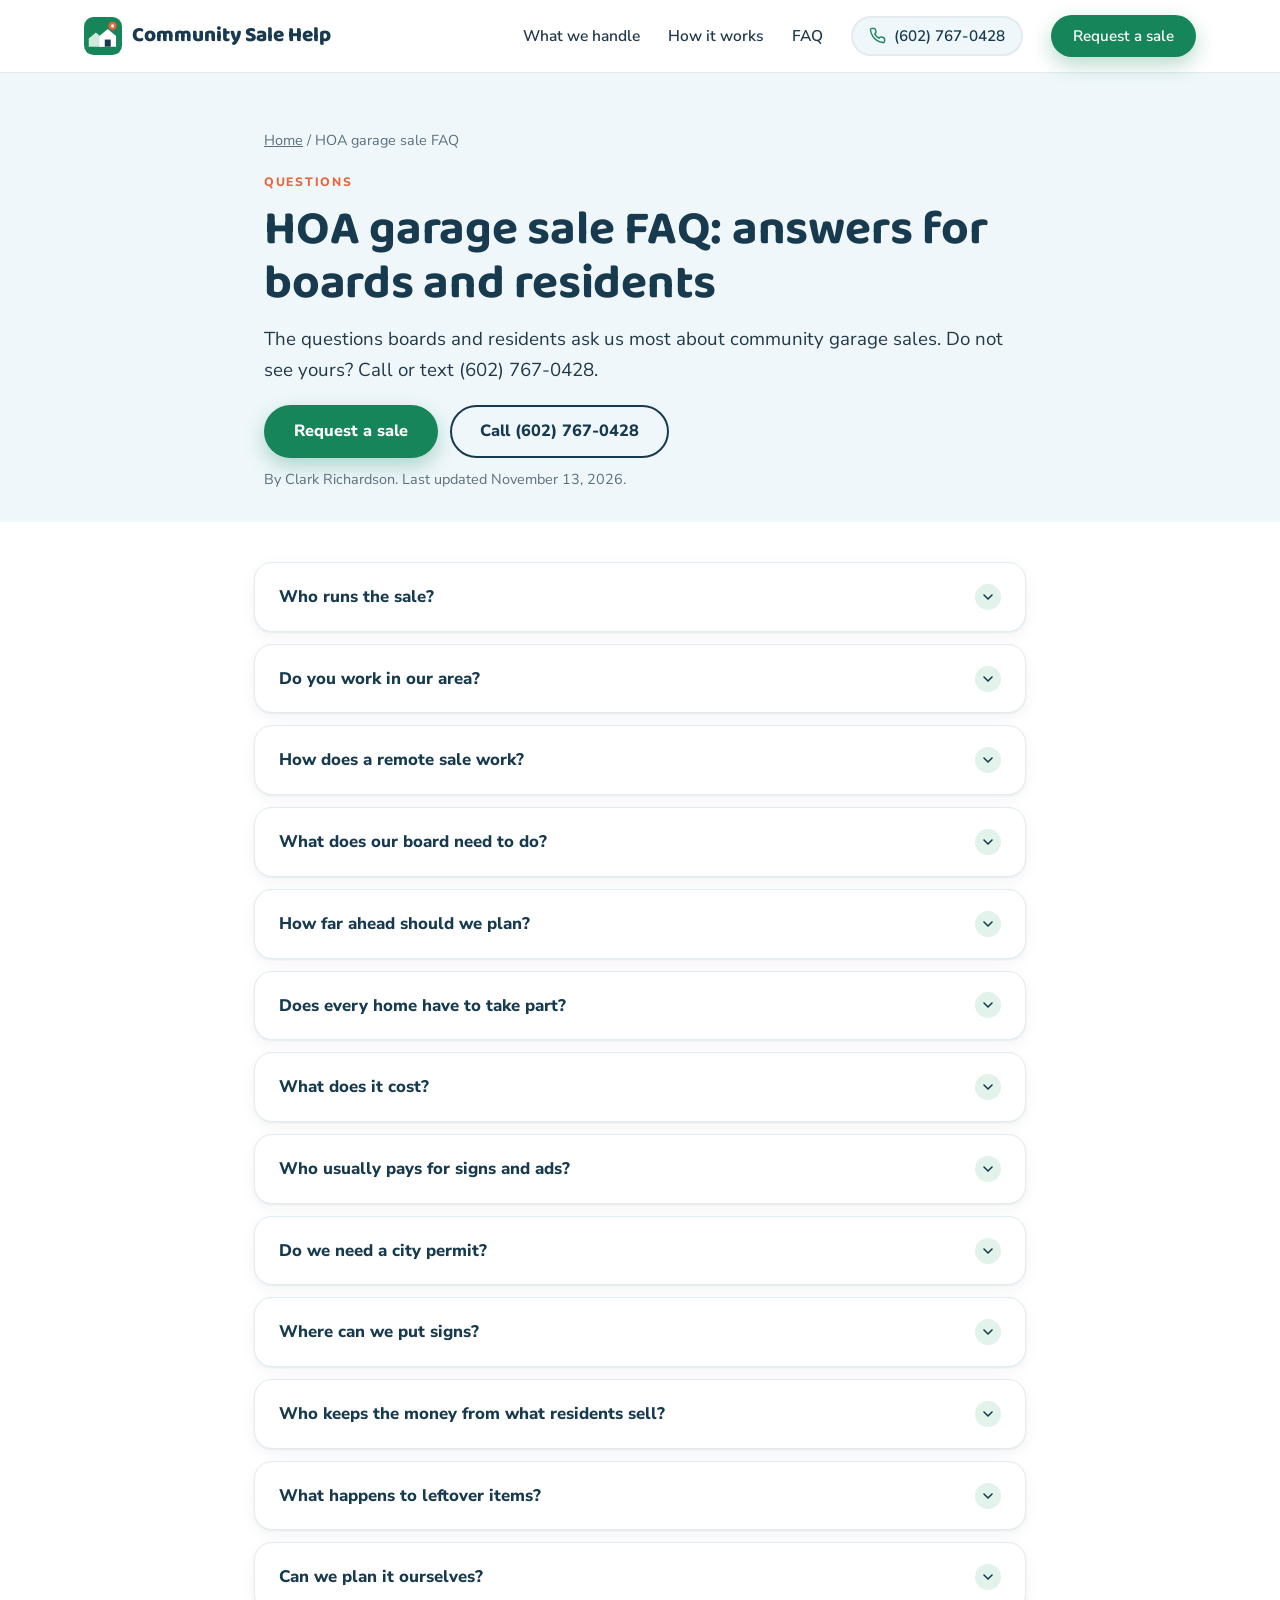
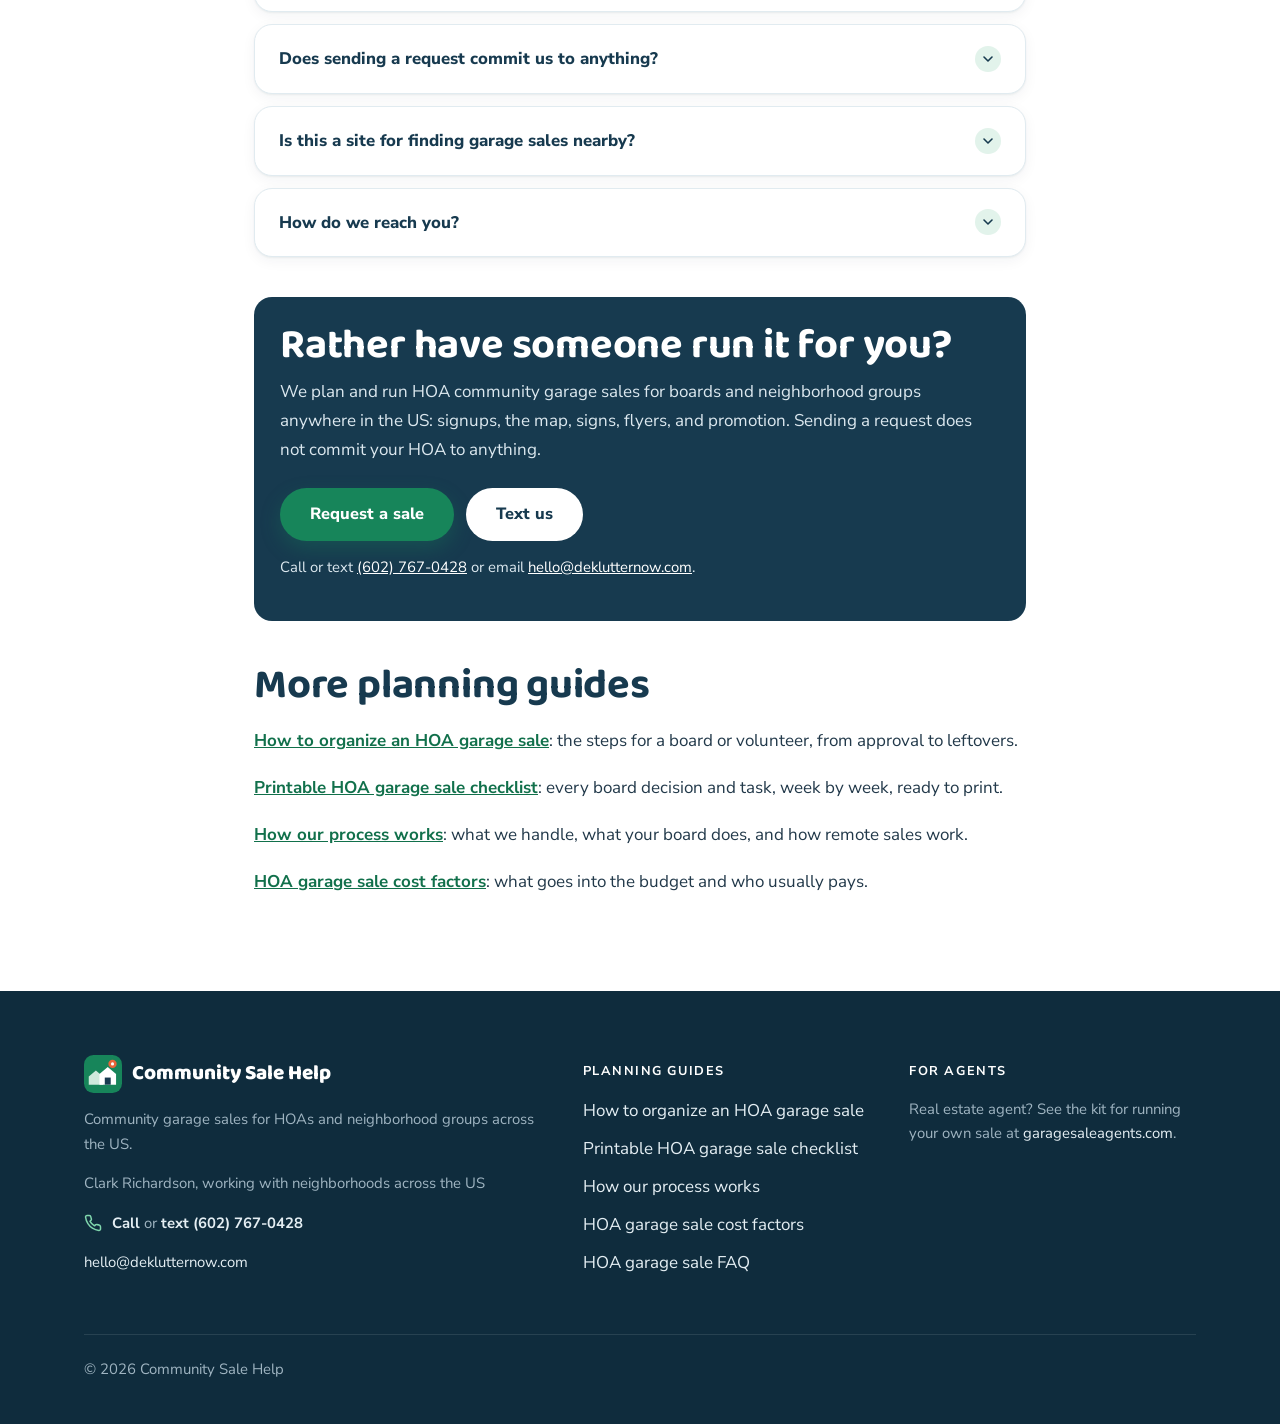
==== commit 41b31bb5: "Add facts block, expand FAQ for answer engines, complete Organization schema, allow Bingbot, and ref" ====
--- a/faq/index.html
+++ b/faq/index.html
@@ -34,8 +34,15 @@
       "name": "Community Sale Help",
       "url": "https://communitysalehelp.com/",
       "logo": "https://communitysalehelp.com/assets/logo.png",
-      "telephone": "+1 602 767 0428",
-      "email": "hello@deklutternow.com"
+      "telephone": "+1-602-767-0428",
+      "email": "hello@deklutternow.com",
+      "areaServed": {
+        "@type": "Country",
+        "name": "United States"
+      },
+      "sameAs": [
+        "https://www.facebook.com/profile.php?id=61595301242038"
+      ]
     },
     {
       "@type": "BreadcrumbList",
@@ -94,7 +101,7 @@
           "name": "How far ahead should we plan?",
           "acceptedAnswer": {
             "@type": "Answer",
-            "text": "About 8 weeks before the sale date."
+            "text": "About 8 weeks before the sale date. That window gives time for board approval, signups, the map, flyers, and promotion."
           }
         },
         {
@@ -115,10 +122,42 @@
         },
         {
           "@type": "Question",
+          "name": "Who usually pays for signs and ads?",
+          "acceptedAnswer": {
+            "@type": "Answer",
+            "text": "It depends on your community. Some boards pay from a community or social budget, and some ask for voluntary donations. We send a quote after you request a sale. Our guide to HOA garage sale cost factors explains what goes into the budget."
+          }
+        },
+        {
+          "@type": "Question",
           "name": "Do we need a city permit?",
           "acceptedAnswer": {
             "@type": "Answer",
             "text": "It depends on your city or county. Some require a permit for each home and some require nothing. We check your local rules as part of planning, and your board should check your governing documents too."
+          }
+        },
+        {
+          "@type": "Question",
+          "name": "Where can we put signs?",
+          "acceptedAnswer": {
+            "@type": "Answer",
+            "text": "Sign rules differ by city and by HOA. We check your local rules as part of planning, and we use yard signs at the neighborhood entrances and corners as the documents allow."
+          }
+        },
+        {
+          "@type": "Question",
+          "name": "Who keeps the money from what residents sell?",
+          "acceptedAnswer": {
+            "@type": "Answer",
+            "text": "In a typical community garage sale, each household runs its own driveway and keeps what it earns. We do not sell residents' items for them."
+          }
+        },
+        {
+          "@type": "Question",
+          "name": "What happens to leftover items?",
+          "acceptedAnswer": {
+            "@type": "Answer",
+            "text": "Leftover items stay with each household unless your board arranges a donation pickup. A donation pickup is not one of the services we list on this page. Our guides cover how boards usually handle leftovers."
           }
         },
         {
@@ -212,7 +251,7 @@
       <h1>HOA garage sale FAQ: answers for boards and residents</h1>
       <p class="lede">The questions boards and residents ask us most about community garage sales. Do not see yours? Call or text (602) 767-0428.</p>
       <p class="hero-ctas"><a class="btn btn-primary" href="/#request">Request a sale</a> <a class="btn btn-outline" href="tel:+16027670428">Call (602) 767-0428</a></p>
-      <p class="byline">By Clark Richardson. Last updated November 10, 2026.</p>
+      <p class="byline">By Clark Richardson. Last updated November 13, 2026.</p>
     </div>
   </section>
 
@@ -237,7 +276,7 @@
 </details>
 <details>
   <summary>How far ahead should we plan?</summary>
-  <p>About 8 weeks before the sale date.</p>
+  <p>About 8 weeks before the sale date. That window gives time for board approval, signups, the map, flyers, and promotion.</p>
 </details>
 <details>
   <summary>Does every home have to take part?</summary>
@@ -248,10 +287,26 @@
   <p>It depends on your community and what you need. Send a request and we will send you a quote. Our guide to <a href="/hoa-garage-sale-cost/">HOA garage sale cost factors</a> explains what goes into the budget.</p>
 </details>
 <details>
+  <summary>Who usually pays for signs and ads?</summary>
+  <p>It depends on your community. Some boards pay from a community or social budget, and some ask for voluntary donations. We send a quote after you request a sale. Our guide to <a href="/hoa-garage-sale-cost/">HOA garage sale cost factors</a> explains what goes into the budget.</p>
+</details>
+<details>
   <summary>Do we need a city permit?</summary>
   <p>It depends on your city or county. Some require a permit for each home and some require nothing. We check your local rules as part of planning, and your board should check your governing documents too.</p>
 </details>
 <details>
+  <summary>Where can we put signs?</summary>
+  <p>Sign rules differ by city and by HOA. We check your local rules as part of planning, and we use yard signs at the neighborhood entrances and corners as the documents allow.</p>
+</details>
+<details>
+  <summary>Who keeps the money from what residents sell?</summary>
+  <p>In a typical community garage sale, each household runs its own driveway and keeps what it earns. We do not sell residents' items for them.</p>
+</details>
+<details>
+  <summary>What happens to leftover items?</summary>
+  <p>Leftover items stay with each household unless your board arranges a donation pickup. A donation pickup is not one of the services we list on this page. Our guides cover how boards usually handle leftovers.</p>
+</details>
+<details>
   <summary>Can we plan it ourselves?</summary>
   <p>Yes. Our guide on <a href="/how-to-organize-an-hoa-garage-sale/">how to organize an HOA garage sale</a> and our <a href="/hoa-garage-sale-checklist/">printable checklist</a> walk through it.</p>
 </details>
@@ -267,6 +322,7 @@
   <summary>How do we reach you?</summary>
   <p>Call or text (602) 767-0428, email hello@deklutternow.com, or use the request form on our <a href="/#request">home page</a>.</p>
 </details>
+
 <div class="cta-box">
   <h2>Rather have someone run it for you?</h2>
   <p>We plan and run HOA community garage sales for boards and neighborhood groups anywhere in the US: signups, the map, signs, flyers, and promotion. Sending a request does not commit your HOA to anything.</p>
--- a/styles.css
+++ b/styles.css
@@ -260,6 +260,23 @@
   .brand{min-width:0}
   .brand span{overflow:hidden;text-overflow:ellipsis}
 }
+/* Facts block: plain text an answer engine can quote */
+.facts-band{padding:48px 0 8px}
+.facts{background:var(--ice);border:1px solid var(--line);border-radius:var(--r);padding:36px 40px;box-shadow:var(--shadow-sm)}
+.facts .eyebrow{margin-bottom:.45em}
+.facts h2{font-size:1.45rem;margin:0 0 8px}
+.facts dl{margin:16px 0 0}
+.facts .fact{display:grid;grid-template-columns:minmax(140px,200px) 1fr;gap:8px 28px;padding:14px 0;border-top:1px solid var(--line)}
+.facts .fact:first-of-type{border-top:0;padding-top:4px}
+.facts dt{font-weight:800;color:var(--navy);margin:0}
+.facts dd{margin:0;color:var(--ink)}
+.faq-more{margin:28px 0 0;text-align:center}
+@media (max-width:700px){
+  .facts{padding:26px 20px}
+  .facts-band{padding:32px 0 0}
+  .facts .fact{grid-template-columns:1fr;gap:4px}
+}
+
 @media (prefers-reduced-motion:reduce){*{transition:none!important;scroll-behavior:auto!important}}
 
 /* Mobile call and text bar */
